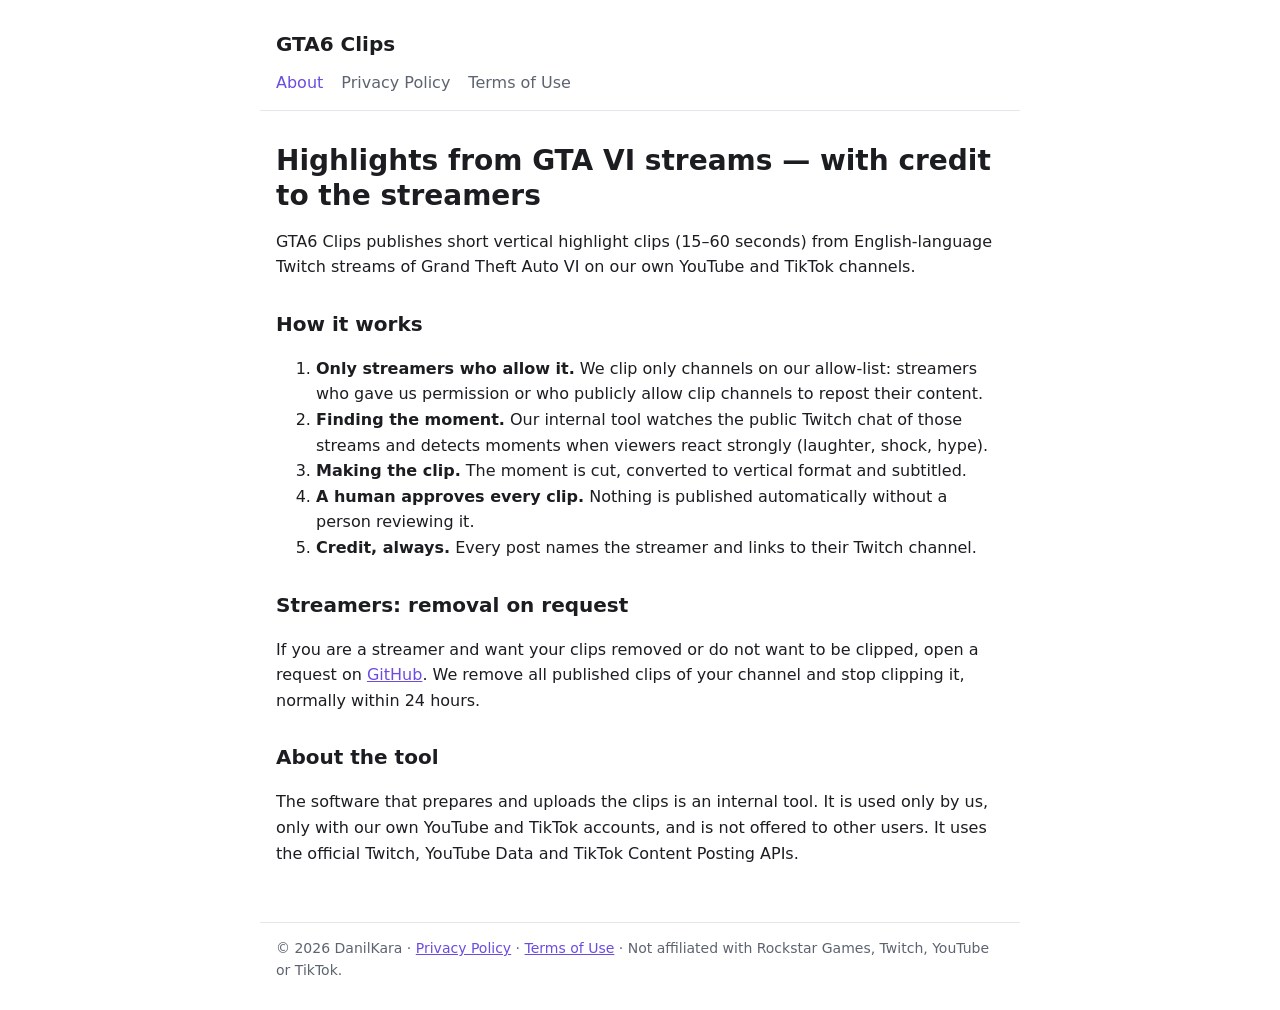
==== index.html @ 6984fa5e "Сайт GTA6 Clips: о проекте, политика конфиденциальности, условия Co-Authored-By: Claude Opus 5.5 <no" ====
<!doctype html>
<html lang="en">
<head>
  <meta charset="utf-8">
  <meta name="viewport" content="width=device-width, initial-scale=1">
  <title>GTA6 Clips</title>
  <meta name="description" content="Short highlight clips from English-language Twitch streams of GTA VI, posted with the streamers' permission and full credit.">
  <link rel="stylesheet" href="style.css">
</head>
<body>
<header>
  <a class="brand" href="index.html">GTA6 Clips</a>
  <nav>
    <a href="index.html" aria-current="page">About</a>
    <a href="privacy.html">Privacy Policy</a>
    <a href="terms.html">Terms of Use</a>
  </nav>
</header>
<main>
  <h1>Highlights from GTA VI streams — with credit to the streamers</h1>
  <p>GTA6 Clips publishes short vertical highlight clips (15–60 seconds) from English-language Twitch streams of
    Grand Theft Auto VI on our own YouTube and TikTok channels.</p>

  <h2>How it works</h2>
  <ol>
    <li><strong>Only streamers who allow it.</strong> We clip only channels on our allow-list: streamers who gave us
      permission or who publicly allow clip channels to repost their content.</li>
    <li><strong>Finding the moment.</strong> Our internal tool watches the public Twitch chat of those streams and
      detects moments when viewers react strongly (laughter, shock, hype).</li>
    <li><strong>Making the clip.</strong> The moment is cut, converted to vertical format and subtitled.</li>
    <li><strong>A human approves every clip.</strong> Nothing is published automatically without a person reviewing it.</li>
    <li><strong>Credit, always.</strong> Every post names the streamer and links to their Twitch channel.</li>
  </ol>

  <h2>Streamers: removal on request</h2>
  <p>If you are a streamer and want your clips removed or do not want to be clipped, open a request on
    <a href="https://github.com/DanilKara/gta6clips/issues/new">GitHub</a>. We remove all published clips of your channel and stop
    clipping it, normally within 24 hours.</p>

  <h2>About the tool</h2>
  <p>The software that prepares and uploads the clips is an internal tool. It is used only by us, only with our own
    YouTube and TikTok accounts, and is not offered to other users. It uses the official Twitch, YouTube Data and
    TikTok Content Posting APIs.</p>
</main>
<footer>
  © 2026 DanilKara · <a href="privacy.html">Privacy Policy</a> · <a href="terms.html">Terms of Use</a> ·
  Not affiliated with Rockstar Games, Twitch, YouTube or TikTok.
</footer>
</body>
</html>
---- style.css ----
:root {
  --bg: #ffffff;
  --text: #1b1d21;
  --muted: #5d6470;
  --accent: #6c4ce0;
  --line: #e4e6eb;
}
@media (prefers-color-scheme: dark) {
  :root { --bg: #15171b; --text: #e8eaee; --muted: #9aa1ad; --accent: #a58bff; --line: #2a2e35; }
}
* { box-sizing: border-box; }
body {
  margin: 0;
  background: var(--bg);
  color: var(--text);
  font: 16px/1.6 system-ui, -apple-system, "Segoe UI", Roboto, sans-serif;
}
header, main, footer { max-width: 760px; margin: 0 auto; padding: 0 16px; }
header { padding-top: 28px; border-bottom: 1px solid var(--line); }
header .brand { font-weight: 700; font-size: 20px; color: var(--text); text-decoration: none; }
nav { display: flex; gap: 18px; flex-wrap: wrap; padding: 10px 0 14px; }
nav a { color: var(--muted); text-decoration: none; }
nav a[aria-current="page"], nav a:hover { color: var(--accent); }
main { padding-top: 8px; padding-bottom: 40px; }
h1 { font-size: 28px; line-height: 1.25; margin: 24px 0 8px; }
h2 { font-size: 20px; margin: 28px 0 8px; }
p, li { color: var(--text); }
.muted { color: var(--muted); }
a { color: var(--accent); }
footer { border-top: 1px solid var(--line); padding-top: 14px; padding-bottom: 28px; font-size: 14px; color: var(--muted); }
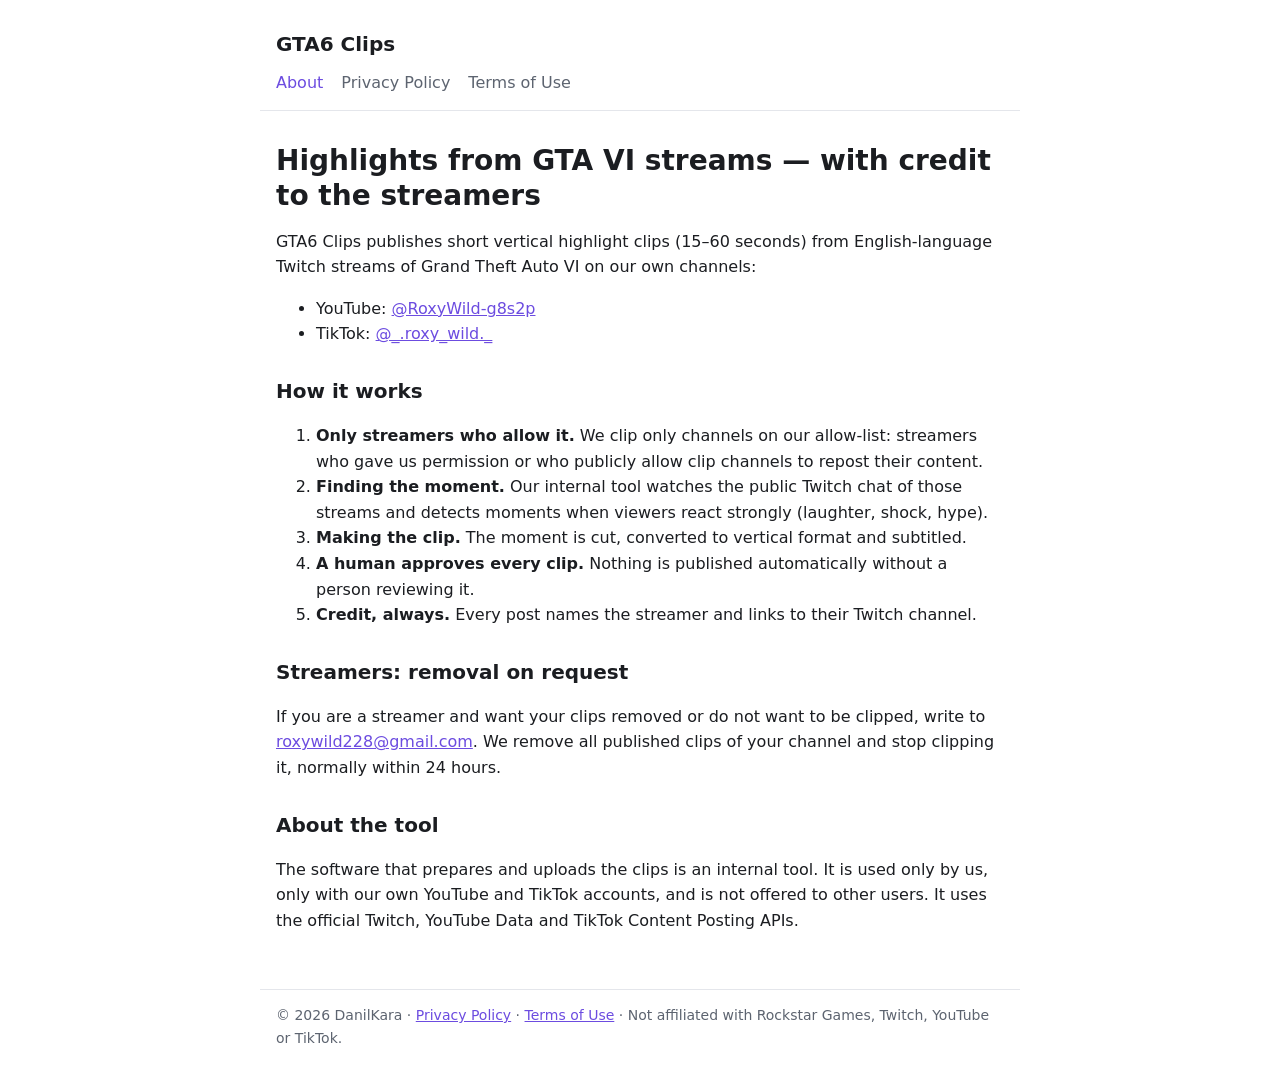
==== commit bbede665: "Почта проекта и ссылки на каналы YouTube и TikTok Co-Authored-By: Claude Opus 5.5 <noreply@anthropic" ====
--- a/index.html
+++ b/index.html
@@ -19,7 +19,11 @@
 <main>
   <h1>Highlights from GTA VI streams — with credit to the streamers</h1>
   <p>GTA6 Clips publishes short vertical highlight clips (15–60 seconds) from English-language Twitch streams of
-    Grand Theft Auto VI on our own YouTube and TikTok channels.</p>
+    Grand Theft Auto VI on our own channels:</p>
+  <ul>
+    <li>YouTube: <a href="https://www.youtube.com/@RoxyWild-g8s2p">@RoxyWild-g8s2p</a></li>
+    <li>TikTok: <a href="https://www.tiktok.com/@_.roxy_wild._">@_.roxy_wild._</a></li>
+  </ul>
 
   <h2>How it works</h2>
   <ol>
@@ -33,8 +37,8 @@
   </ol>
 
   <h2>Streamers: removal on request</h2>
-  <p>If you are a streamer and want your clips removed or do not want to be clipped, open a request on
-    <a href="https://github.com/DanilKara/gta6clips/issues/new">GitHub</a>. We remove all published clips of your channel and stop
+  <p>If you are a streamer and want your clips removed or do not want to be clipped, write to
+    <a href="mailto:roxywild228@gmail.com">roxywild228@gmail.com</a>. We remove all published clips of your channel and stop
     clipping it, normally within 24 hours.</p>
 
   <h2>About the tool</h2>
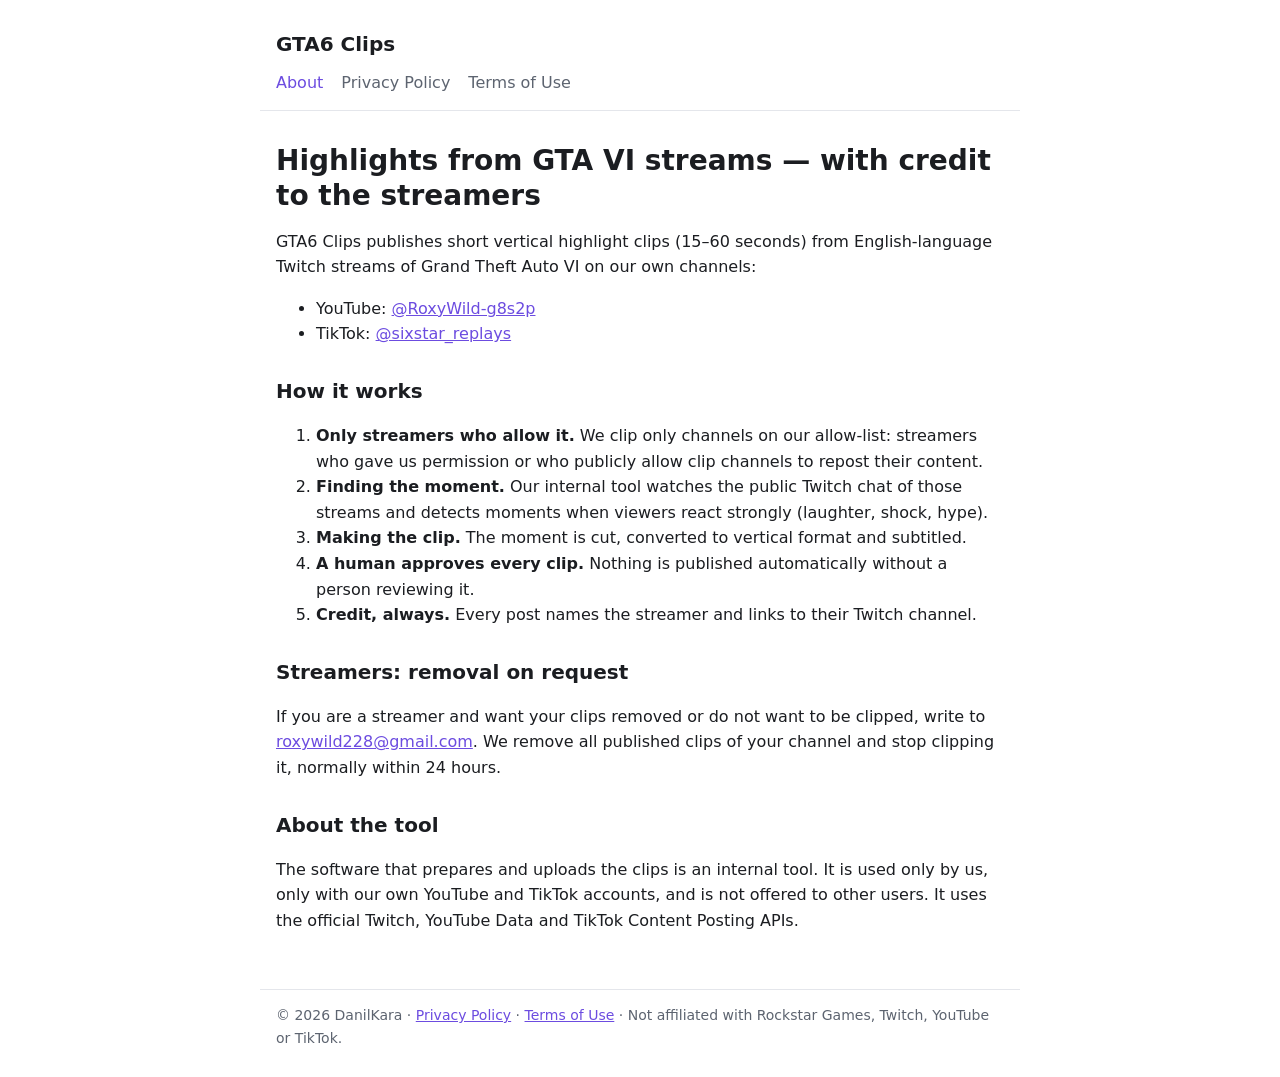
==== commit 52ea78d7: "TikTok: новое имя аккаунта @sixstar_replays Co-Authored-By: Claude Opus 5.5 <noreply@anthropic.com>" ====
--- a/index.html
+++ b/index.html
@@ -22,7 +22,7 @@
     Grand Theft Auto VI on our own channels:</p>
   <ul>
     <li>YouTube: <a href="https://www.youtube.com/@RoxyWild-g8s2p">@RoxyWild-g8s2p</a></li>
-    <li>TikTok: <a href="https://www.tiktok.com/@_.roxy_wild._">@_.roxy_wild._</a></li>
+    <li>TikTok: <a href="https://www.tiktok.com/@sixstar_replays">@sixstar_replays</a></li>
   </ul>
 
   <h2>How it works</h2>
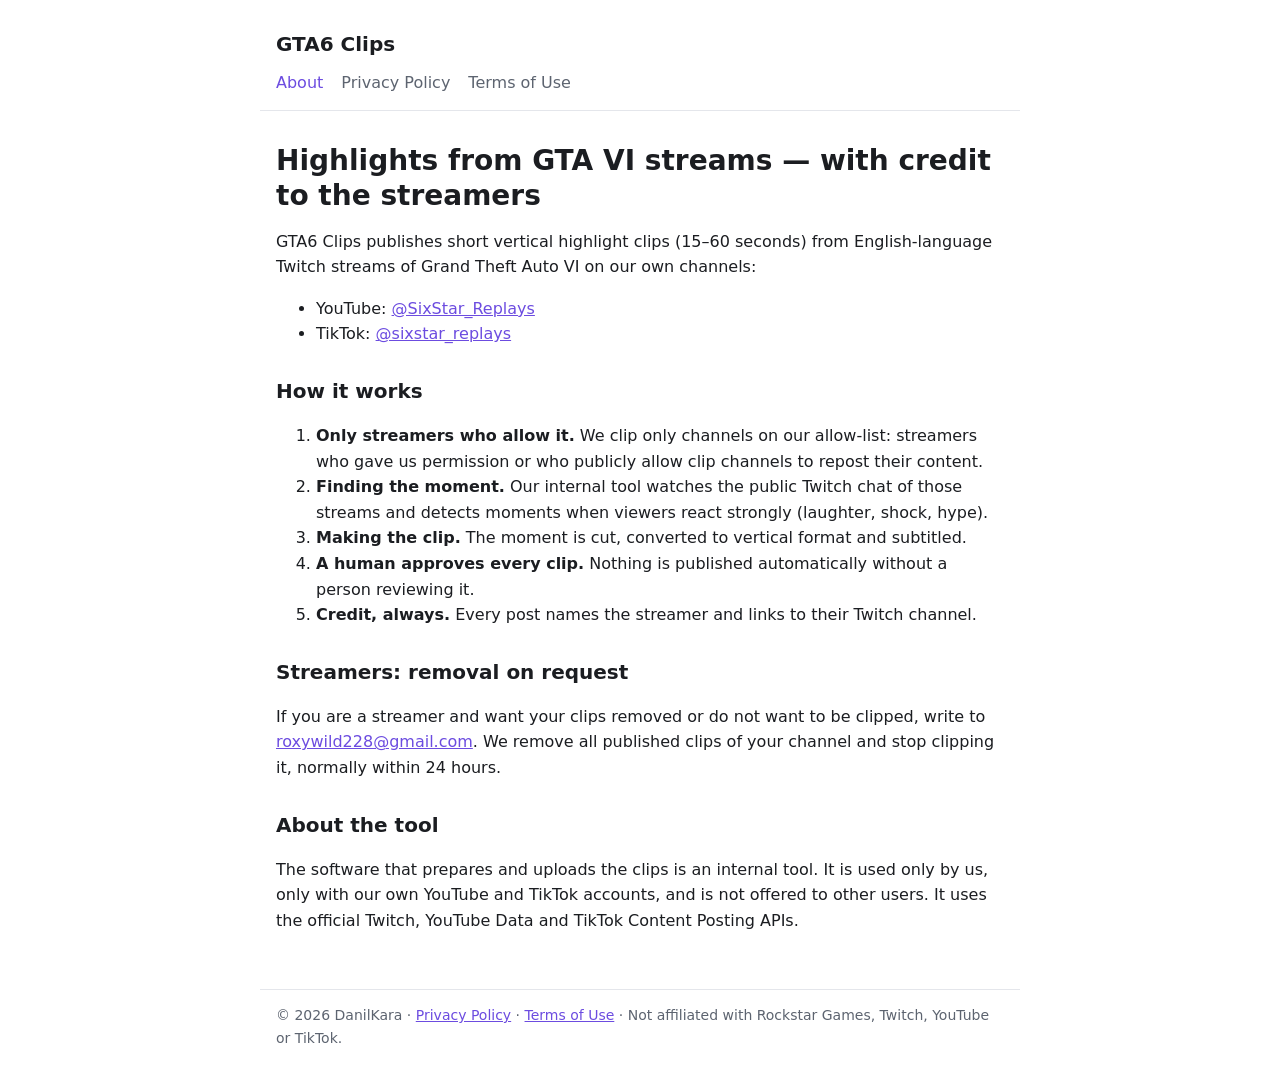
==== commit d8c2e2fd: "YouTube: новое имя канала @SixStar_Replays Co-Authored-By: Claude Opus 5.5 <noreply@anthropic.com>" ====
--- a/index.html
+++ b/index.html
@@ -21,7 +21,7 @@
   <p>GTA6 Clips publishes short vertical highlight clips (15–60 seconds) from English-language Twitch streams of
     Grand Theft Auto VI on our own channels:</p>
   <ul>
-    <li>YouTube: <a href="https://www.youtube.com/@RoxyWild-g8s2p">@RoxyWild-g8s2p</a></li>
+    <li>YouTube: <a href="https://www.youtube.com/@SixStar_Replays">@SixStar_Replays</a></li>
     <li>TikTok: <a href="https://www.tiktok.com/@sixstar_replays">@sixstar_replays</a></li>
   </ul>
 
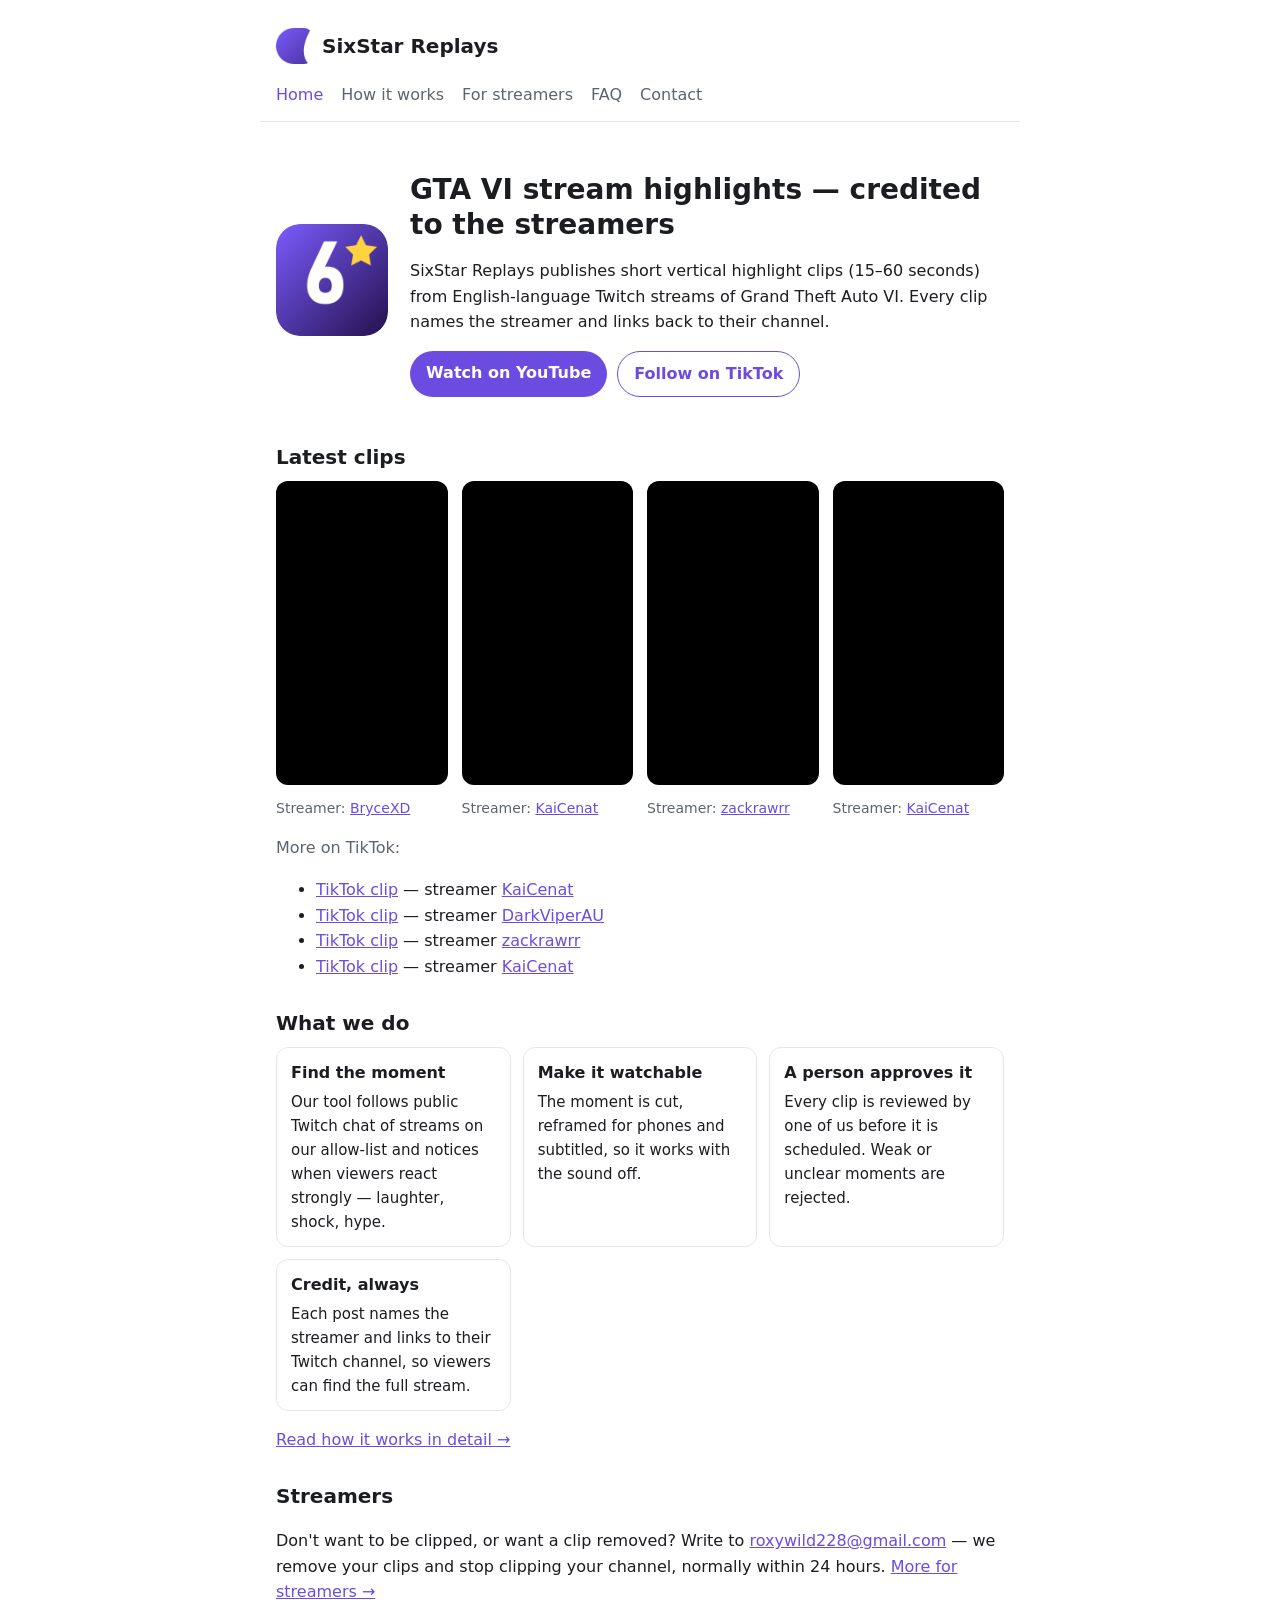
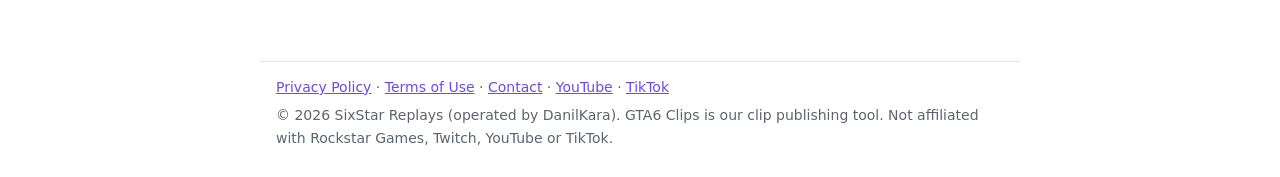
==== commit f0ee2596: "Полноценный сайт для проверки TikTok: иконка приложения как фавикон и логотип, страницы How it works" ====
--- a/index.html
+++ b/index.html
@@ -3,52 +3,86 @@
 <head>
   <meta charset="utf-8">
   <meta name="viewport" content="width=device-width, initial-scale=1">
-  <title>GTA6 Clips</title>
-  <meta name="description" content="Short highlight clips from English-language Twitch streams of GTA VI, posted with the streamers' permission and full credit.">
+  <title>SixStar Replays — GTA VI stream highlights</title>
+  <meta name="description" content="Short highlight clips from English-language Twitch streams of GTA VI, always credited to the streamers.">
+  <link rel="icon" type="image/png" sizes="32x32" href="assets/icon-32.png">
+  <link rel="icon" type="image/png" sizes="512x512" href="assets/icon-512.png">
+  <link rel="apple-touch-icon" href="assets/icon-180.png">
+  <meta property="og:title" content="SixStar Replays — GTA VI stream highlights">
+  <meta property="og:description" content="Short highlight clips from English-language Twitch streams of GTA VI, always credited to the streamers.">
+  <meta property="og:image" content="https://danilkara.github.io/gta6clips/assets/icon-512.png">
   <link rel="stylesheet" href="style.css">
 </head>
 <body>
 <header>
-  <a class="brand" href="index.html">GTA6 Clips</a>
+  <a class="brand" href="index.html"><img src="assets/icon-180.png" alt="" width="36" height="36"> SixStar Replays</a>
   <nav>
-    <a href="index.html" aria-current="page">About</a>
-    <a href="privacy.html">Privacy Policy</a>
-    <a href="terms.html">Terms of Use</a>
+    <a href="index.html" aria-current="page">Home</a>
+    <a href="how-it-works.html">How it works</a>
+    <a href="streamers.html">For streamers</a>
+    <a href="faq.html">FAQ</a>
+    <a href="contact.html">Contact</a>
   </nav>
 </header>
 <main>
-  <h1>Highlights from GTA VI streams — with credit to the streamers</h1>
-  <p>GTA6 Clips publishes short vertical highlight clips (15–60 seconds) from English-language Twitch streams of
-    Grand Theft Auto VI on our own channels:</p>
+<section class="hero">
+    <img src="assets/icon-512.png" alt="SixStar Replays icon" width="112" height="112">
+    <div>
+      <h1>GTA VI stream highlights — credited to the streamers</h1>
+      <p>SixStar Replays publishes short vertical highlight clips (15–60 seconds) from English-language Twitch
+        streams of Grand Theft Auto VI. Every clip names the streamer and links back to their channel.</p>
+      <p class="buttons"><a class="button" href="https://www.youtube.com/@SixStar_Replays">Watch on YouTube</a>
+        <a class="button alt" href="https://www.tiktok.com/@sixstar_replays">Follow on TikTok</a></p>
+    </div>
+  </section>
+
+  <h2>Latest clips</h2>
+  <div class="grid">
+    <figure class="clip"><iframe src="https://www.youtube-nocookie.com/embed/oy7c6AU_kBY" title="GTA VI highlight — BryceXD"
+      loading="lazy" allow="encrypted-media; picture-in-picture" allowfullscreen></iframe>
+      <figcaption>Streamer: <a href="https://twitch.tv/brycexd">BryceXD</a></figcaption></figure>
+    <figure class="clip"><iframe src="https://www.youtube-nocookie.com/embed/F-o0fwinVl8" title="GTA VI highlight — KaiCenat"
+      loading="lazy" allow="encrypted-media; picture-in-picture" allowfullscreen></iframe>
+      <figcaption>Streamer: <a href="https://twitch.tv/kaicenat">KaiCenat</a></figcaption></figure>
+    <figure class="clip"><iframe src="https://www.youtube-nocookie.com/embed/cuJGo-WkTew" title="GTA VI highlight — zackrawrr"
+      loading="lazy" allow="encrypted-media; picture-in-picture" allowfullscreen></iframe>
+      <figcaption>Streamer: <a href="https://twitch.tv/zackrawrr">zackrawrr</a></figcaption></figure>
+    <figure class="clip"><iframe src="https://www.youtube-nocookie.com/embed/-zZBRfGSNLg" title="GTA VI highlight — KaiCenat"
+      loading="lazy" allow="encrypted-media; picture-in-picture" allowfullscreen></iframe>
+      <figcaption>Streamer: <a href="https://twitch.tv/kaicenat">KaiCenat</a></figcaption></figure>
+  </div>
+  <p class="muted">More on TikTok:</p>
   <ul>
-    <li>YouTube: <a href="https://www.youtube.com/@SixStar_Replays">@SixStar_Replays</a></li>
-    <li>TikTok: <a href="https://www.tiktok.com/@sixstar_replays">@sixstar_replays</a></li>
+    <li><a href="https://www.tiktok.com/@sixstar_replays/video/7710032911558397206">TikTok clip</a> — streamer <a href="https://twitch.tv/kaicenat">KaiCenat</a></li>
+    <li><a href="https://www.tiktok.com/@sixstar_replays/video/7709952665857412384">TikTok clip</a> — streamer <a href="https://twitch.tv/darkviperau">DarkViperAU</a></li>
+    <li><a href="https://www.tiktok.com/@sixstar_replays/video/7709944524272962848">TikTok clip</a> — streamer <a href="https://twitch.tv/zackrawrr">zackrawrr</a></li>
+    <li><a href="https://www.tiktok.com/@sixstar_replays/video/7709877686319009057">TikTok clip</a> — streamer <a href="https://twitch.tv/kaicenat">KaiCenat</a></li>
   </ul>
 
-  <h2>How it works</h2>
-  <ol>
-    <li><strong>Only streamers who allow it.</strong> We clip only channels on our allow-list: streamers who gave us
-      permission or who publicly allow clip channels to repost their content.</li>
-    <li><strong>Finding the moment.</strong> Our internal tool watches the public Twitch chat of those streams and
-      detects moments when viewers react strongly (laughter, shock, hype).</li>
-    <li><strong>Making the clip.</strong> The moment is cut, converted to vertical format and subtitled.</li>
-    <li><strong>A human approves every clip.</strong> Nothing is published automatically without a person reviewing it.</li>
-    <li><strong>Credit, always.</strong> Every post names the streamer and links to their Twitch channel.</li>
-  </ol>
+  <h2>What we do</h2>
+  <div class="cards">
+    <div class="card"><h3>Find the moment</h3><p>Our tool follows public Twitch chat of streams on our allow-list and
+      notices when viewers react strongly — laughter, shock, hype.</p></div>
+    <div class="card"><h3>Make it watchable</h3><p>The moment is cut, reframed for phones and subtitled, so it works
+      with the sound off.</p></div>
+    <div class="card"><h3>A person approves it</h3><p>Every clip is reviewed by one of us before it is scheduled.
+      Weak or unclear moments are rejected.</p></div>
+    <div class="card"><h3>Credit, always</h3><p>Each post names the streamer and links to their Twitch channel, so
+      viewers can find the full stream.</p></div>
+  </div>
+  <p><a href="how-it-works.html">Read how it works in detail →</a></p>
 
-  <h2>Streamers: removal on request</h2>
-  <p>If you are a streamer and want your clips removed or do not want to be clipped, write to
-    <a href="mailto:roxywild228@gmail.com">roxywild228@gmail.com</a>. We remove all published clips of your channel and stop
-    clipping it, normally within 24 hours.</p>
-
-  <h2>About the tool</h2>
-  <p>The software that prepares and uploads the clips is an internal tool. It is used only by us, only with our own
-    YouTube and TikTok accounts, and is not offered to other users. It uses the official Twitch, YouTube Data and
-    TikTok Content Posting APIs.</p>
+  <h2>Streamers</h2>
+  <p>Don't want to be clipped, or want a clip removed? Write to <a href="mailto:roxywild228@gmail.com">roxywild228@gmail.com</a> — we remove
+    your clips and stop clipping your channel, normally within 24 hours. <a href="streamers.html">More for streamers →</a></p>
 </main>
 <footer>
-  © 2026 DanilKara · <a href="privacy.html">Privacy Policy</a> · <a href="terms.html">Terms of Use</a> ·
-  Not affiliated with Rockstar Games, Twitch, YouTube or TikTok.
+  <div class="foot-links">
+    <a href="privacy.html">Privacy Policy</a> · <a href="terms.html">Terms of Use</a> ·
+    <a href="contact.html">Contact</a> · <a href="https://www.youtube.com/@SixStar_Replays">YouTube</a> · <a href="https://www.tiktok.com/@sixstar_replays">TikTok</a>
+  </div>
+  <div>© 2026 SixStar Replays (operated by DanilKara). GTA6 Clips is our clip publishing tool.
+    Not affiliated with Rockstar Games, Twitch, YouTube or TikTok.</div>
 </footer>
 </body>
 </html>
--- a/style.css
+++ b/style.css
@@ -28,3 +28,27 @@
 .muted { color: var(--muted); }
 a { color: var(--accent); }
 footer { border-top: 1px solid var(--line); padding-top: 14px; padding-bottom: 28px; font-size: 14px; color: var(--muted); }
+
+/* v2: логотип, кнопки, сетка роликов, карточки */
+header .brand { display: inline-flex; align-items: center; gap: 10px; }
+header .brand img { border-radius: 8px; }
+.hero { display: flex; gap: 22px; align-items: center; margin-top: 18px; }
+.hero img { border-radius: 24px; flex: none; }
+@media (max-width: 560px) { .hero { flex-direction: column; align-items: flex-start; } }
+.buttons { display: flex; gap: 10px; flex-wrap: wrap; }
+.button { display: inline-block; padding: 9px 16px; border-radius: 999px; background: var(--accent); color: #fff;
+  text-decoration: none; font-weight: 600; }
+.button.alt { background: transparent; color: var(--accent); border: 1px solid var(--accent); }
+.grid { display: grid; grid-template-columns: repeat(auto-fill, minmax(160px, 1fr)); gap: 14px; }
+.clip { margin: 0; }
+.clip iframe { width: 100%; aspect-ratio: 9 / 16; border: 0; border-radius: 12px; background: #000; }
+.clip figcaption { font-size: 14px; color: var(--muted); margin-top: 4px; }
+.cards { display: grid; grid-template-columns: repeat(auto-fill, minmax(200px, 1fr)); gap: 12px; }
+.card { border: 1px solid var(--line); border-radius: 12px; padding: 12px 14px; }
+.card h3 { margin: 0 0 4px; font-size: 16px; }
+.card p { margin: 0; font-size: 15px; }
+.example { background: color-mix(in srgb, var(--line) 50%, transparent); padding: 12px; border-radius: 10px;
+  white-space: pre-wrap; font-size: 14px; }
+.faq dt { font-weight: 700; margin-top: 16px; }
+.faq dd { margin: 4px 0 0; }
+.foot-links { margin-bottom: 6px; }
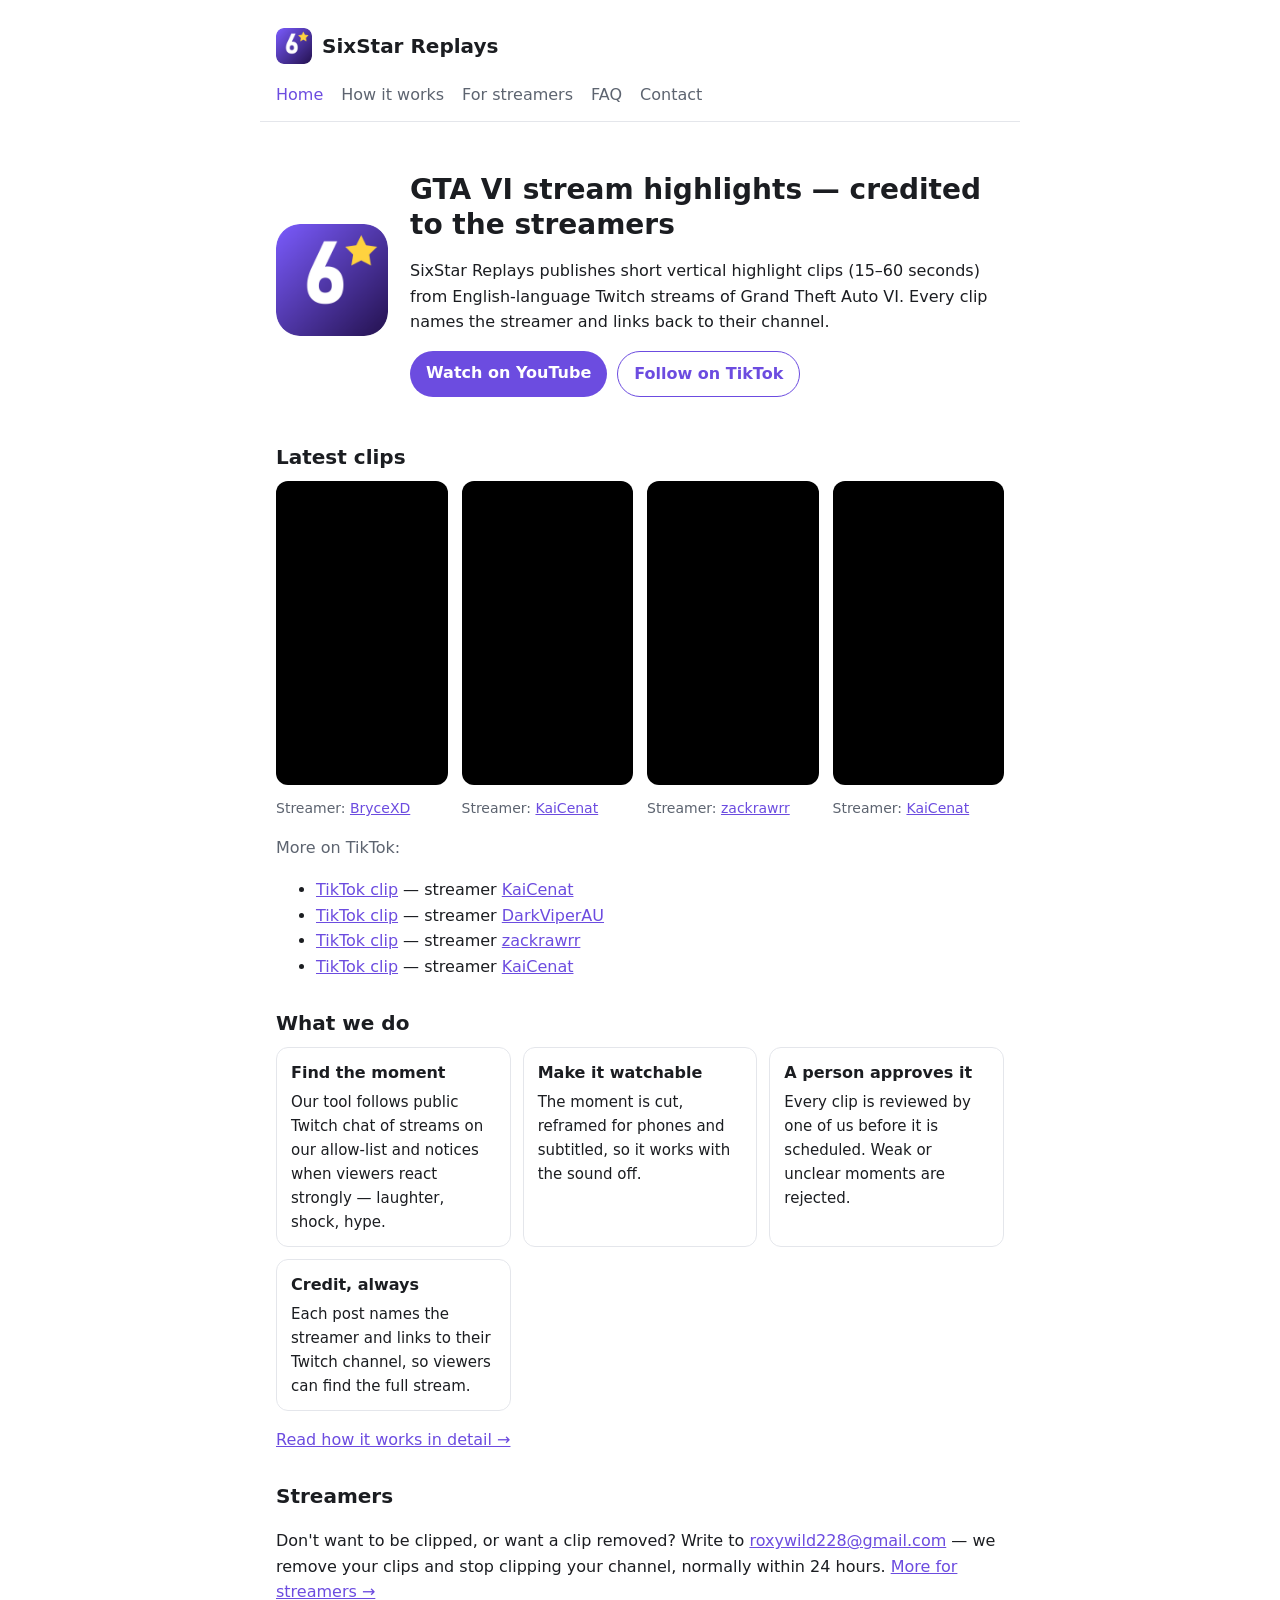
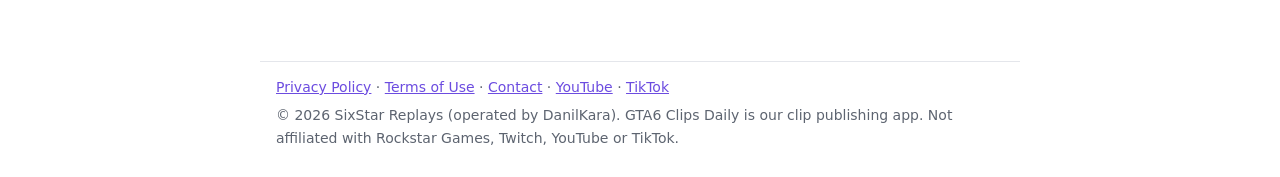
==== commit 44553f0f: "Название приложения как в заявке TikTok: GTA6 Clips Daily Co-Authored-By: Claude Opus 5.5 <noreply@a" ====
--- a/index.html
+++ b/index.html
@@ -81,7 +81,7 @@
     <a href="privacy.html">Privacy Policy</a> · <a href="terms.html">Terms of Use</a> ·
     <a href="contact.html">Contact</a> · <a href="https://www.youtube.com/@SixStar_Replays">YouTube</a> · <a href="https://www.tiktok.com/@sixstar_replays">TikTok</a>
   </div>
-  <div>© 2026 SixStar Replays (operated by DanilKara). GTA6 Clips is our clip publishing tool.
+  <div>© 2026 SixStar Replays (operated by DanilKara). GTA6 Clips Daily is our clip publishing app.
     Not affiliated with Rockstar Games, Twitch, YouTube or TikTok.</div>
 </footer>
 </body>
